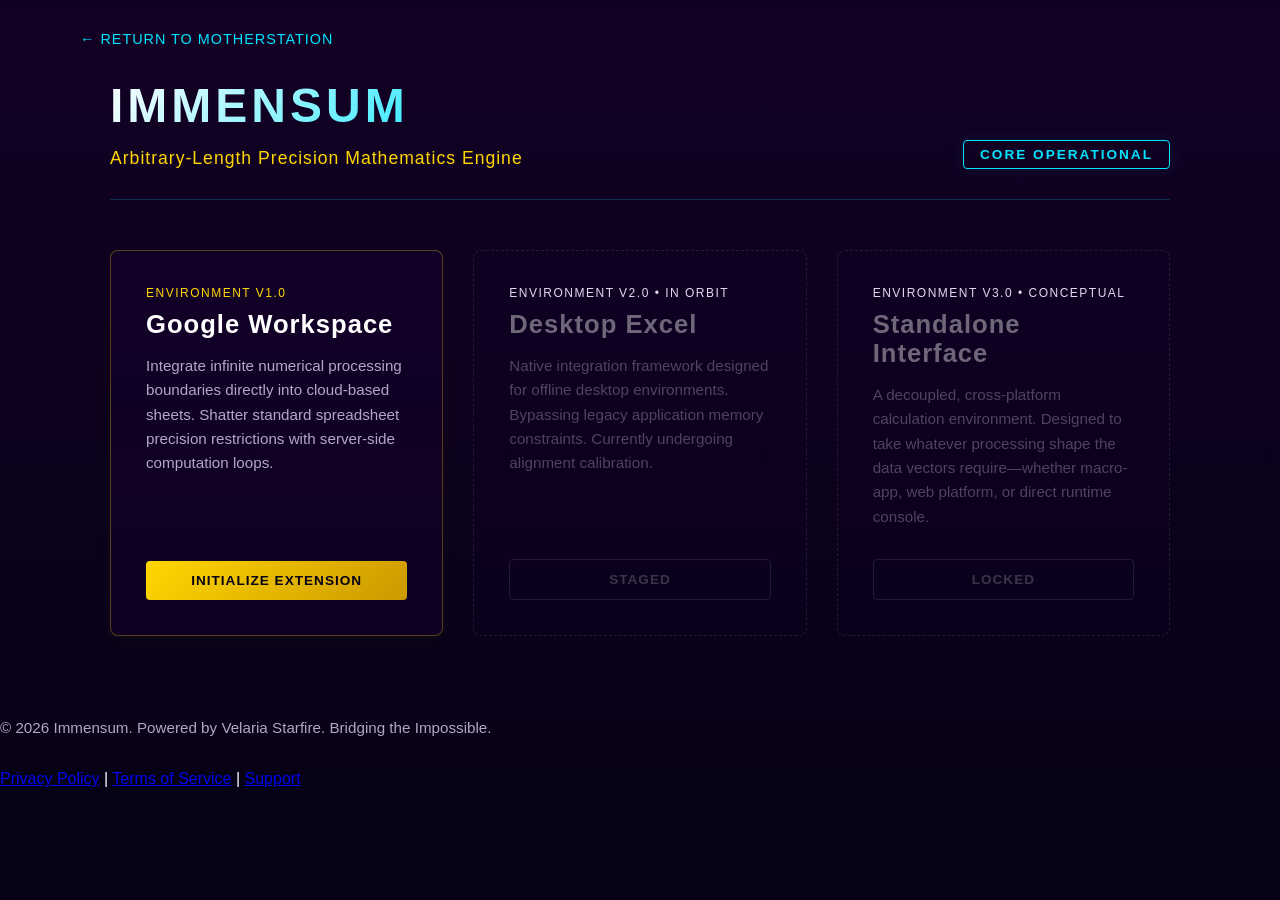
==== index.html @ 96912b6c "Update index.html" ====
<!DOCTYPE html>
<html lang="en">
<head>
    <meta charset="UTF-8">
    <meta name="viewport" content="width=device-width, initial-scale=1.0">
    <title>Immensum Engine Core</title>
    <style>
        :root {
            --space-bg: #060214;
            --nebula-glow: linear-gradient(180deg, #120024 0%, #060214 100%);
            --starlight: #e2d9f3;
            --electric-blue: #00e5ff;
            --cosmic-gold: #ffd700;
            --terminal-dark: #0a051d;
            --card-bg: rgba(26, 0, 51, 0.4);
        }

        body {
            background-color: var(--space-bg);
            background-image: var(--nebula-glow);
            color: #ffffff;
            font-family: -apple-system, BlinkMacSystemFont, "Segoe UI", Roboto, sans-serif;
            margin: 0;
            padding: 0;
            min-height: 100vh;
            display: flex;
            flex-direction: column;
        }

        .nav-back {
            padding: 30px 40px;
            max-width: 1200px;
            width: 100%;
            box-sizing: border-box;
            margin: 0 auto;
        }

        .nav-back a {
            color: var(--electric-blue);
            text-decoration: none;
            font-size: 0.9rem;
            letter-spacing: 1px;
            text-transform: uppercase;
            transition: opacity 0.2s;
        }

        .nav-back a:hover { opacity: 0.8; }

        .container {
            max-width: 1100px;
            width: 100%;
            margin: 0 auto;
            padding: 0 20px 80px 20px;
            box-sizing: border-box;
        }

        .engine-header {
            border-bottom: 1px solid rgba(0, 229, 255, 0.2);
            padding-bottom: 30px;
            margin-bottom: 50px;
        }

        .engine-title-area {
            display: flex;
            justify-content: space-between;
            align-items: flex-end;
            flex-wrap: wrap;
            gap: 20px;
        }

        h1 {
            font-size: 3rem;
            letter-spacing: 4px;
            margin: 0;
            text-transform: uppercase;
            background: linear-gradient(135deg, #ffffff 0%, var(--electric-blue) 100%);
            -webkit-background-clip: text;
            -webkit-text-fill-color: transparent;
        }

        .status-badge {
            border: 1px solid var(--electric-blue);
            color: var(--electric-blue);
            padding: 6px 16px;
            border-radius: 4px;
            font-size: 0.85rem;
            letter-spacing: 2px;
            text-transform: uppercase;
            font-weight: bold;
            box-shadow: 0 0 15px rgba(0, 229, 255, 0.1);
        }

        .tagline {
            color: var(--cosmic-gold);
            font-size: 1.1rem;
            letter-spacing: 1px;
            margin-top: 15px;
            font-weight: 500;
        }

        /* Module Grid Setup */
        .module-grid {
            display: grid;
            grid-template-columns: repeat(auto-fit, minmax(320px, 1fr));
            gap: 30px;
        }

        .module-card {
            background: var(--card-bg);
            border: 1px solid rgba(255, 255, 255, 0.05);
            border-radius: 8px;
            padding: 35px;
            display: flex;
            flex-direction: column;
            justify-content: space-between;
            min-height: 280px;
            transition: all 0.3s ease;
        }

        .module-card.active {
            border-color: rgba(255, 215, 0, 0.3);
            box-shadow: 0 5px 20px rgba(255, 215, 0, 0.03);
        }

        .module-card.placeholder {
            border-style: dashed;
            border-color: rgba(255, 255, 255, 0.1);
            background: rgba(26, 0, 51, 0.15);
        }

        .module-meta {
            font-size: 0.75rem;
            text-transform: uppercase;
            letter-spacing: 1.5px;
            color: var(--starlight);
            margin-bottom: 10px;
            display: block;
        }

        .module-card.active .module-meta {
            color: var(--cosmic-gold);
        }

        h2 {
            margin: 0 0 15px 0;
            font-size: 1.6rem;
            letter-spacing: 1px;
        }

        .module-card.placeholder h2 {
            color: rgba(255, 255, 255, 0.4);
        }

        p {
            color: #b0a8c3;
            line-height: 1.6;
            margin: 0 0 30px 0;
            font-size: 0.95rem;
        }

        .module-card.placeholder p {
            color: rgba(176, 168, 195, 0.4);
        }

        .btn {
            display: inline-block;
            text-align: center;
            padding: 12px 24px;
            border-radius: 4px;
            font-weight: bold;
            text-decoration: none;
            letter-spacing: 1px;
            text-transform: uppercase;
            font-size: 0.85rem;
            transition: all 0.2s ease;
        }

        .btn-primary {
            background: linear-gradient(135deg, var(--cosmic-gold) 0%, #cc9900 100%);
            color: #060214;
        }

        .btn-primary:hover { opacity: 0.9; }

        .btn-disabled {
            border: 1px solid rgba(255,255,255,0.1);
            color: rgba(255,255,255,0.2);
            cursor: not-allowed;
        }

        .footer {
            margin-top: auto;
            padding: 40px 20px;
            text-align: center;
            color: rgba(255,255,255,0.2);
            font-size: 0.8rem;
            letter-spacing: 2px;
            text-transform: uppercase;
        }
    </style>
</head>
<body>

    <nav class="nav-back">
        <a href="../">← Return to Motherstation</a>
    </nav>

    <main class="container">
        <header class="engine-header">
            <div class="engine-title-area">
                <div>
                    <h1>Immensum</h1>
                    <div class="tagline">Arbitrary-Length Precision Mathematics Engine</div>
                </div>
                <div class="status-badge">Core Operational</div>
            </div>
        </header>

        <section class="module-grid">
            <!-- MODULE 1: GOOGLE SHEETS DEPLOYMENT -->
            <article class="module-card active">
                <div>
                    <span class="module-meta">Environment v1.0</span>
                    <h2>Google Workspace</h2>
                    <p>Integrate infinite numerical processing boundaries directly into cloud-based sheets. Shatter standard spreadsheet precision restrictions with server-side computation loops.</p>
                </div>
                <!-- You can swap this link with your actual installation URL later -->
                <a href="#" class="btn btn-primary">Initialize Extension</a>
            </article>

            <!-- MODULE 2: EXCEL PIPELINE PLACEHOLDER -->
            <article class="module-card placeholder">
                <div>
                    <span class="module-meta">Environment v2.0 • In Orbit</span>
                    <h2>Desktop Excel</h2>
                    <p>Native integration framework designed for offline desktop environments. Bypassing legacy application memory constraints. Currently undergoing alignment calibration.</p>
                </div>
                <a href="#" class="btn btn-disabled" onclick="return false;">Staged</a>
            </article>

            <!-- MODULE 3: THE FUTURE APPLICATION VENTURE -->
            <article class="module-card placeholder">
                <div>
                    <span class="module-meta">Environment v3.0 • Conceptual</span>
                    <h2>Standalone Interface</h2>
                    <p>A decoupled, cross-platform calculation environment. Designed to take whatever processing shape the data vectors require—whether macro-app, web platform, or direct runtime console.</p>
                </div>
                <a href="#" class="btn btn-disabled" onclick="return false;">Locked</a>
            </article>
        </section>
    </main>

    <!-- 🛠️ FOOTER -->
    <footer class="forge-footer">
        <div class="footer-content">
            <p>&copy; 2026 Immensum. Powered by Velaria Starfire. Bridging the Impossible.</p>
            <nav class="legal-links">
                <a href="privacy.html">Privacy Policy</a>
                <span class="divider">|</span>
                <a href="terms.html">Terms of Service</a>
                <span class="divider">|</span>
                <a href="https://github.com/velariastarfire/Immensum/issues" target="_blank">Support</a>
            </nav>
        </div>
    </footer>

</body>
</html>




</body>
</html>
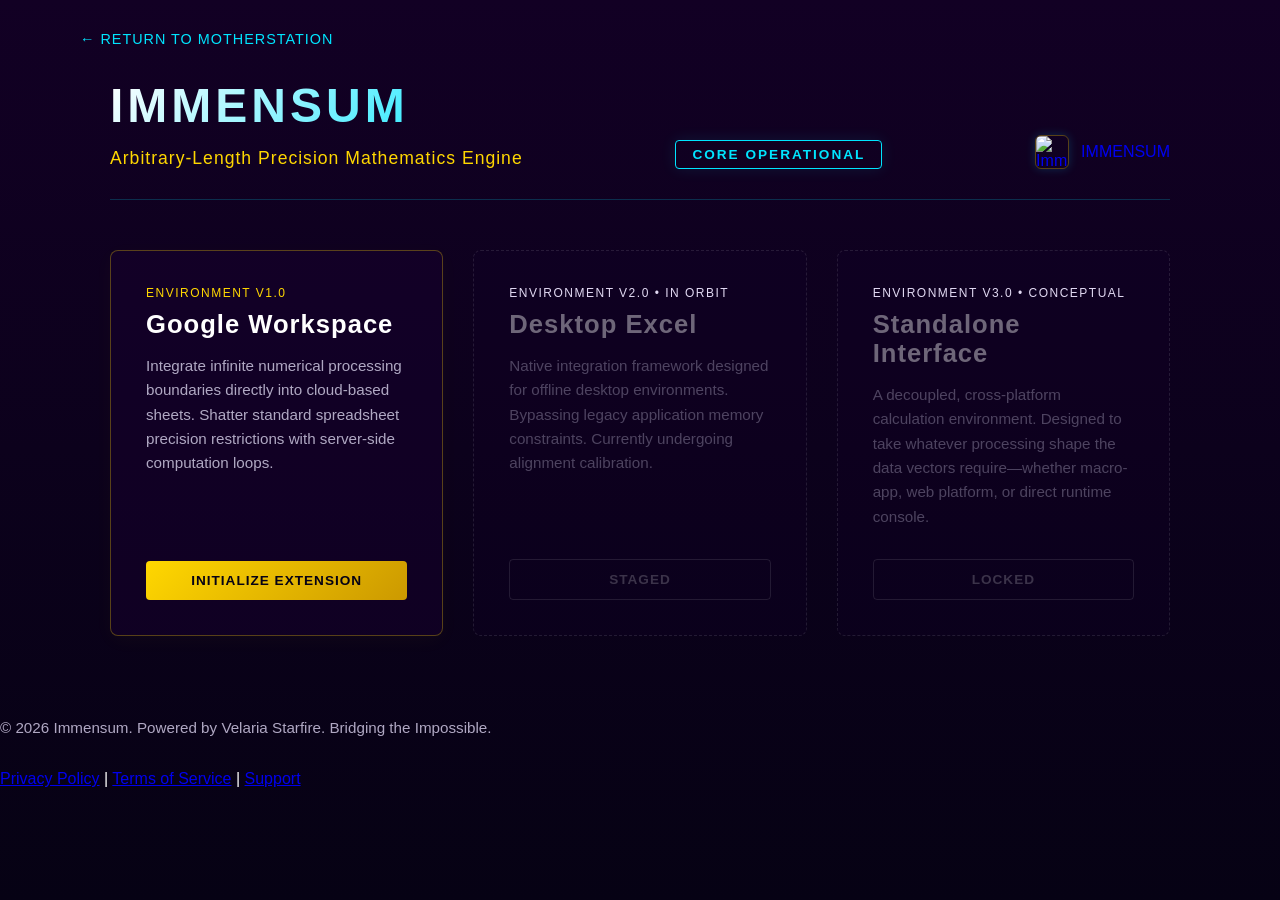
==== commit 7892a38e: "Update index.html" ====
--- a/index.html
+++ b/index.html
@@ -213,6 +213,12 @@
                     <div class="tagline">Arbitrary-Length Precision Mathematics Engine</div>
                 </div>
                 <div class="status-badge">Core Operational</div>
+                      <div class="logo-container" style="display: flex; align-items: center; gap: 0.75rem;">
+            <a href="index.html" style="display: flex; align-items: center; gap: 0.75rem; text-decoration: none;">
+                <img src="Assets/Logo 96.png" alt="Immensum Logo" style="width: 32px; height: 32px; border-radius: 6px; border: 1px solid rgba(255, 215, 0, 0.3); box-shadow: 0 0 10px rgba(0, 212, 255, 0.2);">
+                <span class="brand-name">IMMENSUM</span>
+            </a>
+       </div>
             </div>
         </header>
 
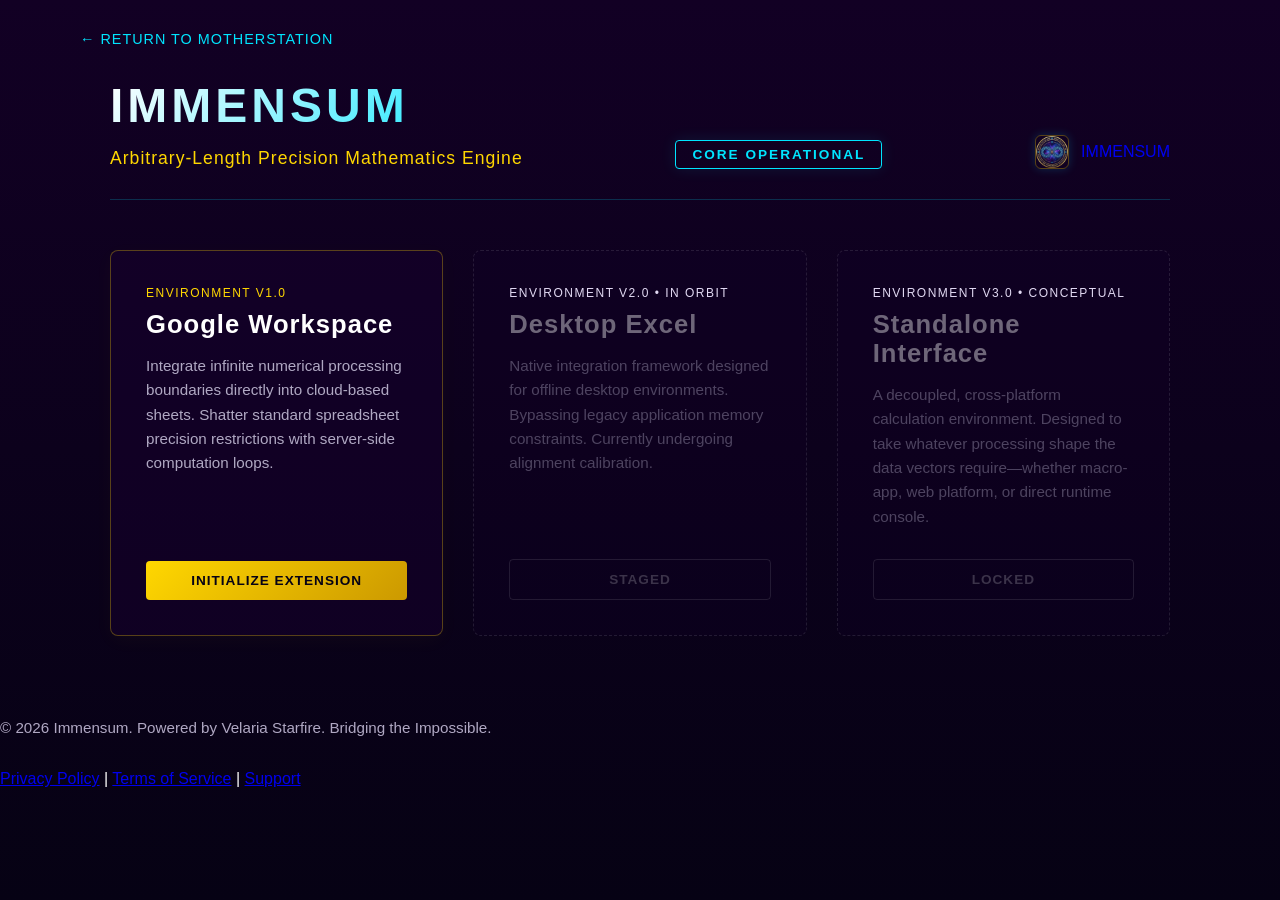
==== commit fdf1dde1: "Update index.html" ====
--- a/index.html
+++ b/index.html
@@ -215,7 +215,7 @@
                 <div class="status-badge">Core Operational</div>
                       <div class="logo-container" style="display: flex; align-items: center; gap: 0.75rem;">
             <a href="index.html" style="display: flex; align-items: center; gap: 0.75rem; text-decoration: none;">
-                <img src="Assets/Logo 96.png" alt="Immensum Logo" style="width: 32px; height: 32px; border-radius: 6px; border: 1px solid rgba(255, 215, 0, 0.3); box-shadow: 0 0 10px rgba(0, 212, 255, 0.2);">
+                <img src="Assets/Logo_96.png" alt="Immensum Logo" style="width: 32px; height: 32px; border-radius: 6px; border: 1px solid rgba(255, 215, 0, 0.3); box-shadow: 0 0 10px rgba(0, 212, 255, 0.2);">
                 <span class="brand-name">IMMENSUM</span>
             </a>
        </div>
@@ -231,7 +231,7 @@
                     <p>Integrate infinite numerical processing boundaries directly into cloud-based sheets. Shatter standard spreadsheet precision restrictions with server-side computation loops.</p>
                 </div>
                 <!-- You can swap this link with your actual installation URL later -->
-                <a href="#" class="btn btn-primary">Initialize Extension</a>
+                <a href="https://velariastarfire.github.io/Immensum/sheets-module.html" class="btn btn-primary">Initialize Extension</a>
             </article>
 
             <!-- MODULE 2: EXCEL PIPELINE PLACEHOLDER -->
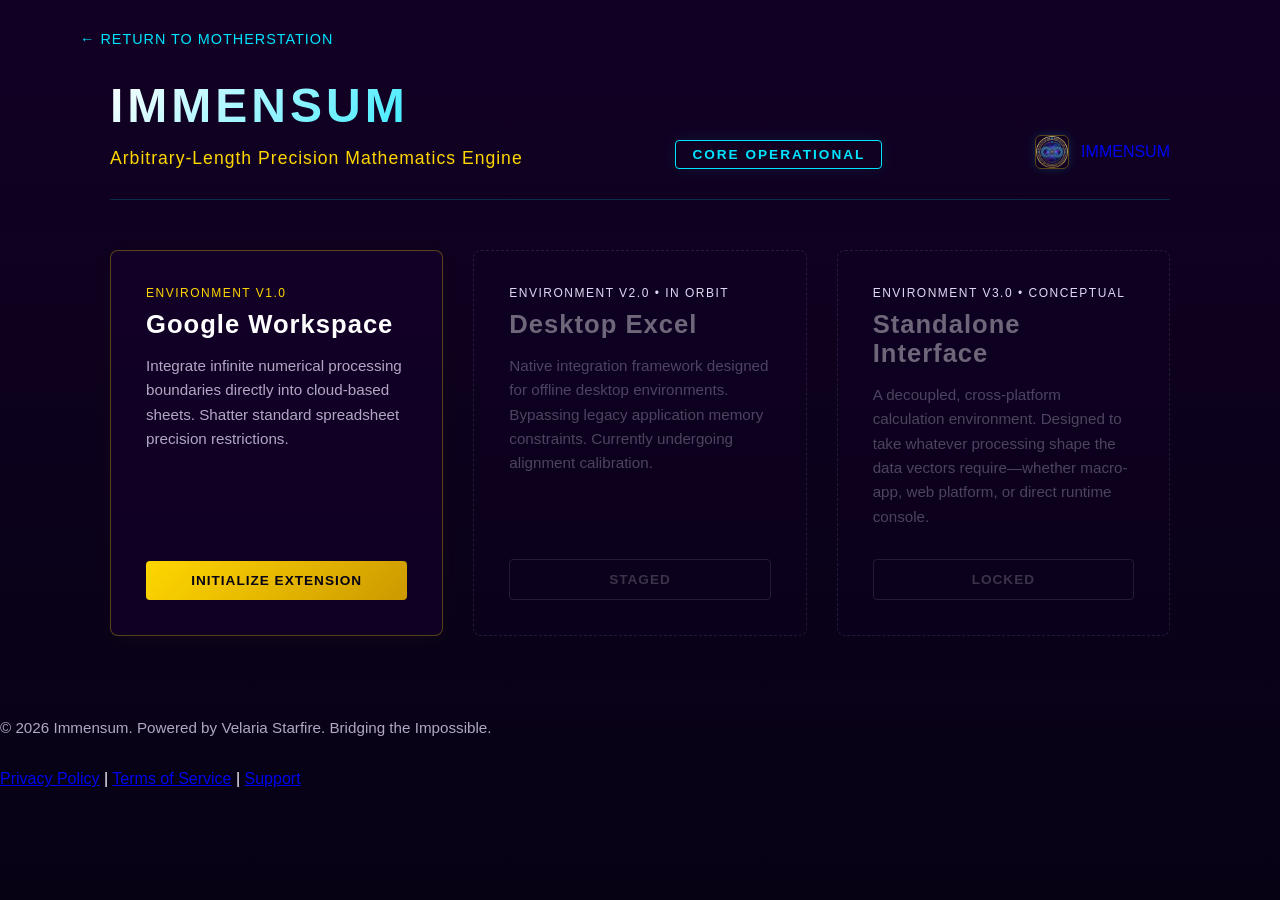
==== commit 0005ce38: "Update index.html" ====
--- a/index.html
+++ b/index.html
@@ -228,7 +228,7 @@
                 <div>
                     <span class="module-meta">Environment v1.0</span>
                     <h2>Google Workspace</h2>
-                    <p>Integrate infinite numerical processing boundaries directly into cloud-based sheets. Shatter standard spreadsheet precision restrictions with server-side computation loops.</p>
+                    <p>Integrate infinite numerical processing boundaries directly into cloud-based sheets. Shatter standard spreadsheet precision restrictions.</p>
                 </div>
                 <!-- You can swap this link with your actual installation URL later -->
                 <a href="https://velariastarfire.github.io/Immensum/sheets-module.html" class="btn btn-primary">Initialize Extension</a>
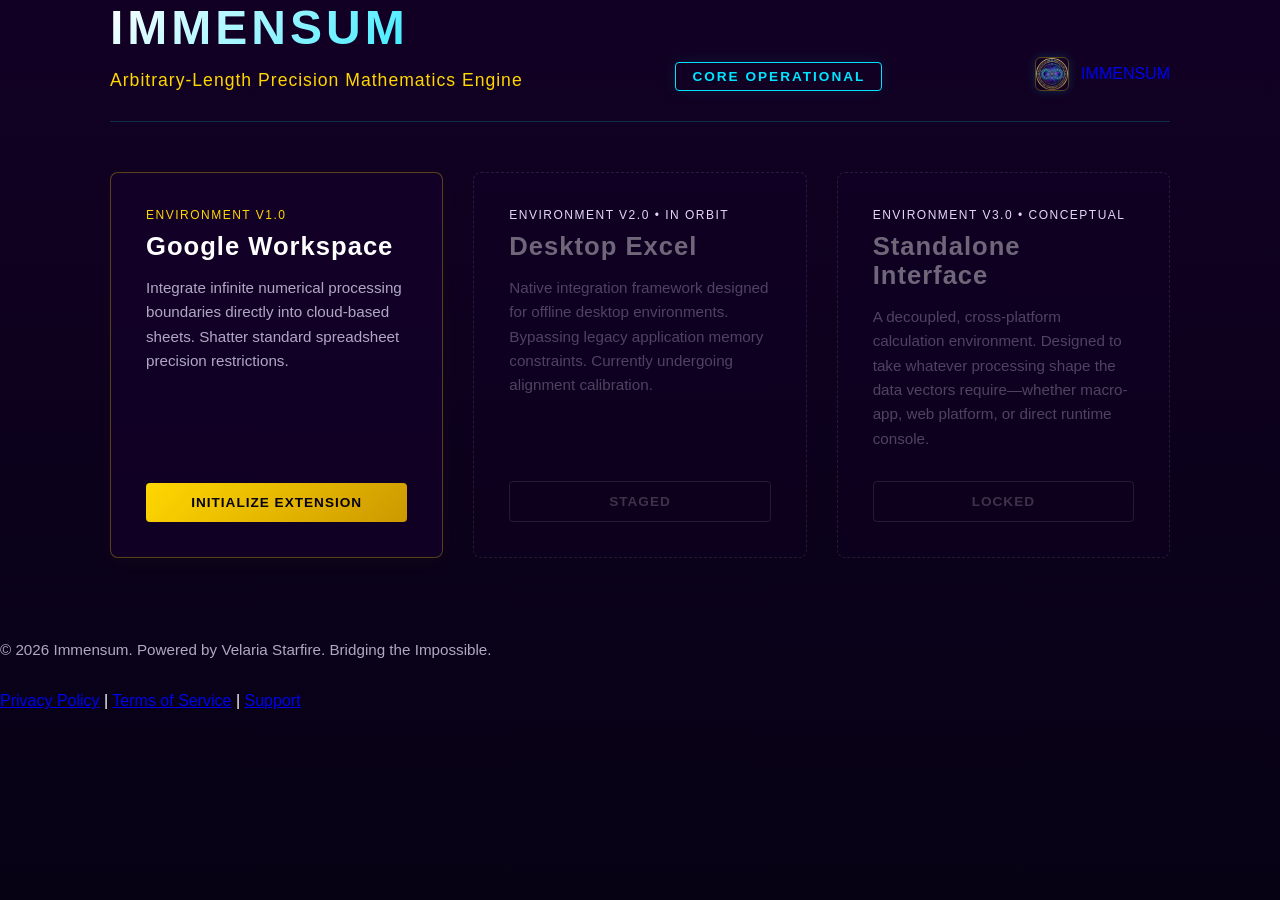
==== commit 698511a3: "Update index.html" ====
--- a/index.html
+++ b/index.html
@@ -201,10 +201,6 @@
 </head>
 <body>
 
-    <nav class="nav-back">
-        <a href="../">← Return to Motherstation</a>
-    </nav>
-
     <main class="container">
         <header class="engine-header">
             <div class="engine-title-area">
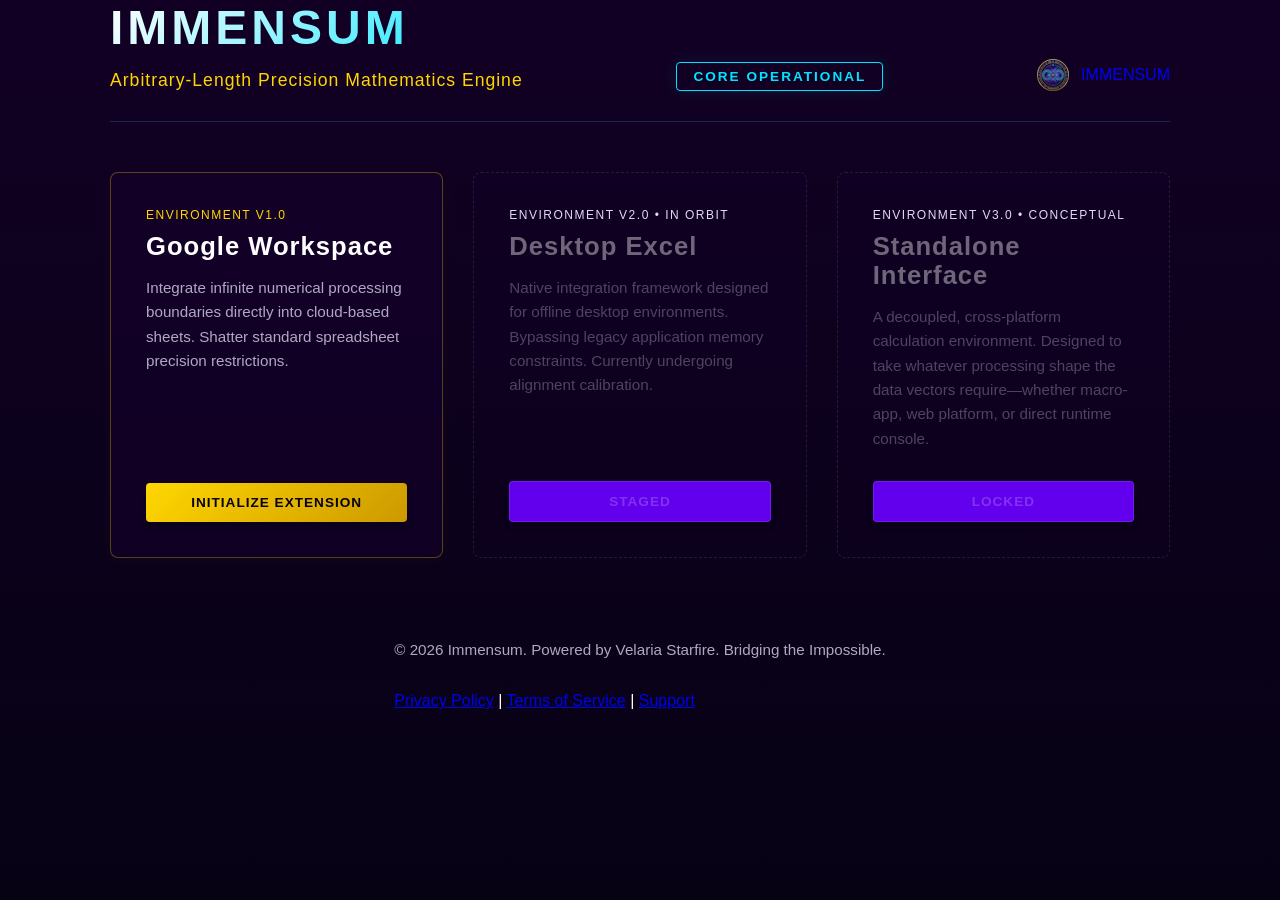
==== commit 2df20e63: "Update index.html" ====
--- a/index.html
+++ b/index.html
@@ -4,6 +4,7 @@
     <meta charset="UTF-8">
     <meta name="viewport" content="width=device-width, initial-scale=1.0">
     <title>Immensum Engine Core</title>
+        <link rel="stylesheet" href="Assets/global.css">
     <style>
         :root {
             --space-bg: #060214;
@@ -211,7 +212,7 @@
                 <div class="status-badge">Core Operational</div>
                       <div class="logo-container" style="display: flex; align-items: center; gap: 0.75rem;">
             <a href="index.html" style="display: flex; align-items: center; gap: 0.75rem; text-decoration: none;">
-                <img src="Assets/Logo_96.png" alt="Immensum Logo" style="width: 32px; height: 32px; border-radius: 6px; border: 1px solid rgba(255, 215, 0, 0.3); box-shadow: 0 0 10px rgba(0, 212, 255, 0.2);">
+                <img src="Assets/Logo_32.png" alt="Immensum Logo" style="width: 32px; height: 32px;">
                 <span class="brand-name">IMMENSUM</span>
             </a>
        </div>
--- a/Assets/global.css
+++ b/Assets/global.css
@@ -0,0 +1,61 @@
+/* ==========================================================================
+   RECURSIVE ROOTS - GLOBAL DESIGN SYSTEM
+   ========================================================================== */
+
+:root {
+    /* Colors */
+    --primary-color: #6200ee;
+    --accent-color: #03dac6;
+    --background-color: #121212;
+    --card-background: #1e1e1e;
+    --text-main: #ffffff;
+    --text-muted: #a0a0a0;
+
+    /* Uniform Shapes */
+    --rounded-corners: 12px;
+    --button-padding: 12px 24px;
+    --main-shadow: 0 4px 6px rgba(0, 0, 0, 0.3);
+}
+
+body {
+    background-color: var(--background-color);
+    color: var(--text-main);
+    font-family: 'Segoe UI', Tahoma, Geneva, Verdana, sans-serif;
+    margin: 0;
+    padding: 20px;
+    display: flex;
+    flex-direction: column;
+    align-items: center;
+}
+
+.card {
+    background-color: var(--card-background);
+    border-radius: var(--rounded-corners);
+    box-shadow: var(--main-shadow);
+    padding: 24px;
+    margin: 15px;
+    max-width: 600px;
+    width: 100%;
+}
+
+.btn {
+    background-color: var(--primary-color);
+    color: white;
+    border: none;
+    border-radius: var(--rounded-corners);
+    padding: var(--button-padding);
+    font-size: 1rem;
+    font-weight: 600;
+    cursor: pointer;
+    box-shadow: var(--main-shadow);
+    transition: transform 0.2s, background-color 0.2s;
+}
+
+.btn:hover {
+    transform: translateY(-2px);
+    filter: brightness(1.2);
+}
+
+.btn:active {
+    transform: translateY(0);
+}
